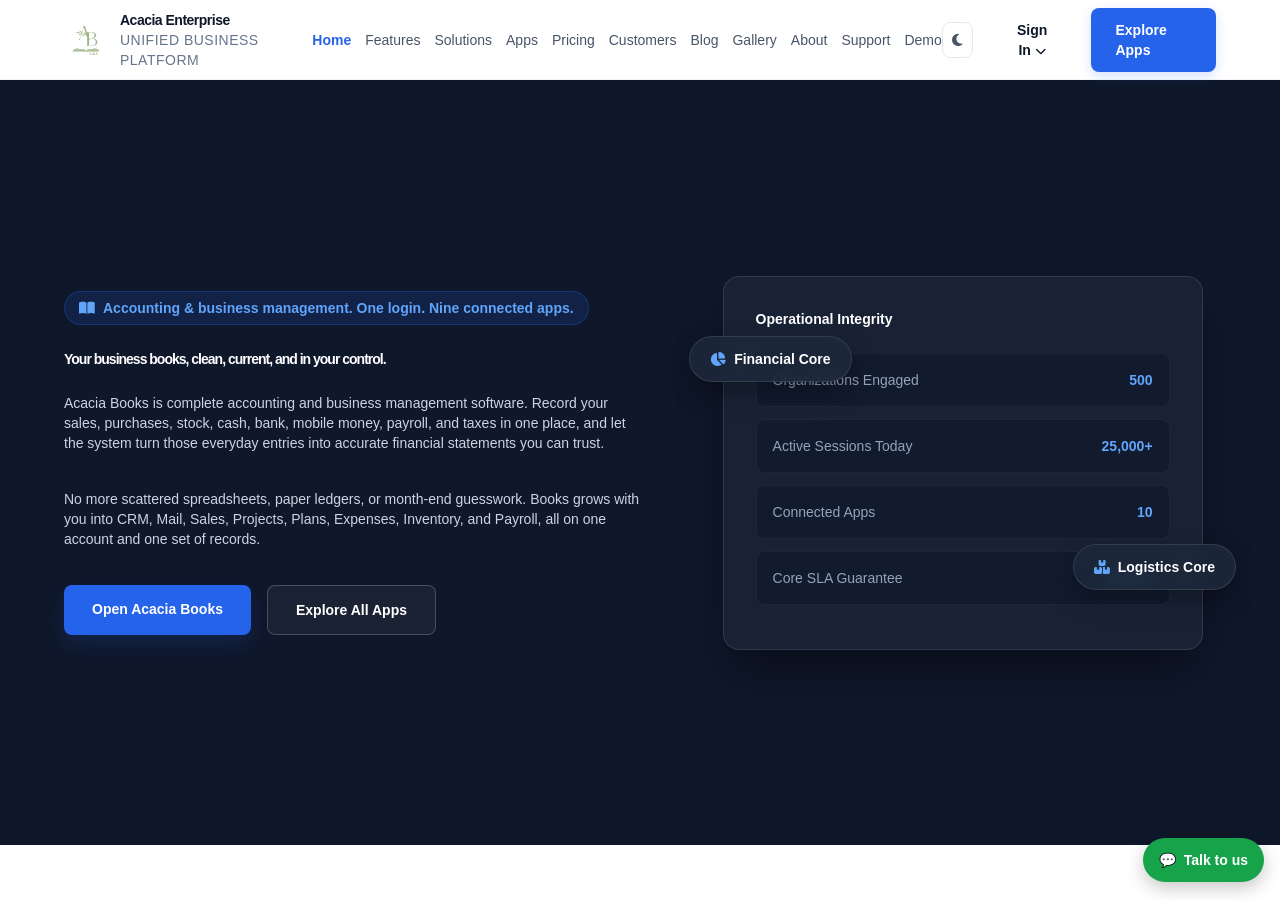
==== index.html @ 67a09f2d "Add files via upload" ====
<!DOCTYPE html>
<html lang="en"><head>
<meta charset="UTF-8"><meta name="viewport" content="width=device-width,initial-scale=1">
<title>Acacia POS</title><script src="theme.js"></script><script src="config.js"></script><script src="acacia-appearance.js"></script><meta name="theme-color" content="#1e3a8a">
<link rel="preconnect" href="https://fonts.googleapis.com"><link rel="preconnect" href="https://fonts.gstatic.com" crossorigin><link rel="stylesheet" href="https://fonts.googleapis.com/css2?family=DM+Mono:wght@400;500&family=Playfair+Display:wght@600;700&display=swap"><link rel="stylesheet" href="style.css">
</head><body>

<script src="landing-gate.js"></script>
<iframe id="landingFrame" src="landing.html" title="Acacia Enterprise"></iframe>
<script src="landing-hooks.js"></script>
<div id="login"><button type="button" class="lp-back" id="lpBack">&larr; Back to home</button><h1>Acacia POS</h1><p>Sign in with your Acacia company, email and password.</p>
<input id="lc" placeholder="Company name" autocomplete="organization"><input id="le" type="email" placeholder="Email" autocomplete="email"><input id="lp" type="password" placeholder="Password" autocomplete="current-password">
<button class="btn" id="lb">Sign in</button><div id="err"></div><div class="lp-new">No Acacia account yet? <a href="https://acacia-books.vercel.app/" target="_blank" rel="noopener">Create one in Acacia Books</a></div></div>

<div id="app" class="v-dash">
<input type="file" id="imgPick" accept="image/*" style="display:none"><aside id="side"><div class="brand"><img class="lg" src="[data-uri]" alt="Acacia Books"><span>Acacia POS</span></div><span class="tag" id="hNet"></span><span class="tag" id="hShift"></span><div class="nav">
<button id="bDash" class="on">🏠 Dashboard</button><button id="bSell">🛒 Sell</button><button id="bShift">🕒 Shift</button><button id="bHeld">⏸ Held sales</button><button id="bToday">🧾 Sales</button><button id="bRep">📈 Reports</button><button id="bPref">🎨 Preferences</button><button id="bSet">⚙️ Settings</button><button id="bOut">⎋ Sign out</button></div></aside>
<header><b id="hOrg"></b></header>
<main>
<section id="dash" aria-label="Dashboard"></section>
<section class="left"><div class="bar"><input id="q" placeholder="Search item or scan SKU, press Enter" autocomplete="off"><select id="wh"></select></div><div id="count" class="count"></div><div id="grid"></div></section>
<aside class="right">
<div class="cust"><select id="cu"></select></div>
<div id="cart"></div>
<div class="tot"><div><span>Subtotal</span><span id="tSub"></span></div><div><span>Discount</span><span id="tDis"></span></div><div><span>VAT</span><span id="tVat"></span></div><div class="g"><span>Total</span><span id="tTot"></span></div></div>
<div class="acts"><button class="btn alt" id="bHold">Hold</button><button class="btn alt" id="bClr">Clear</button><button class="btn gold pay" id="bPay">Pay</button></div>
</aside></main><aside id="rrail" aria-label="Acacia tools"><button type="button" id="rrTog" aria-expanded="true" title="Hide / show tools">&raquo;</button><div class="rr-list">
<button type="button" data-t="notes">📔 Notebook</button><button type="button" data-t="webinar">🎥 Webinar</button><button type="button" data-t="team">🌳 Team Status</button><button type="button" data-t="support">🎧 Support Hub</button><button type="button" data-bk="meet.html">📹 Meet</button><button type="button" data-bk="acacia-docs.html">📝 Docs</button><button type="button" data-bk="acacia-sheets.html">📊 Sheets</button><button type="button" data-bk="acacia-photos.html">📸 Photos</button><button type="button" data-bk="acacia-calendar.html">📅 Calendar</button><button type="button" data-t="org">🏢 Organization Details</button></div></aside>
</div>

<div class="modal" id="mPay"><div class="box"><h2>Payment</h2><div class="seg" id="pType"><button type="button" data-t="cash" class="on">Cash sale</button><button type="button" data-t="credit">Credit sale</button></div>
<div class="row" id="pAcctRow" style="display:none"><label>Sales account</label><select id="pAcct"></select></div>
<div id="pTermsBox" style="display:none"><div class="row"><label>Terms (days)</label><select id="pTerms"><option value="0">Due on receipt</option><option value="7">Net 7</option><option value="15">Net 15</option><option value="30">Net 30</option><option value="45">Net 45</option><option value="60">Net 60</option><option value="90">Net 90</option><option value="x">Other…</option></select><input id="pTermsDays" type="number" min="0" placeholder="days" style="display:none;max-width:90px"></div><div class="mut" id="pDueOn"></div></div>
<div>Amount due</div><div class="due" id="pDue"></div><div id="pRows"></div>
<div class="row"><button class="btn alt" id="pAdd">+ Add payment method</button><button class="btn alt" id="pExact">Exact cash</button></div>
<div class="row"><label>Paid</label><b id="pPaid"></b></div><div class="row"><label id="pLbl">Change</label><span class="chg" id="pChg"></span></div><div id="pMsg" class="warn"></div>
<div class="row"><button class="btn alt" data-x>Cancel</button><button class="btn gold" id="pOk" style="flex:1;padding:12px">Complete sale</button></div></div></div>

<div class="modal" id="mSet"><div class="box"><h2>Settings</h2>
<div class="row"><label>Till name</label><input id="sTill"></div>
<div class="row"><label>Default warehouse</label><select id="sWh"></select></div>
<div class="row"><label>Walk-in customer</label><input id="sWalk"></div>
<div class="row"><label>Credit sale days</label><input id="sDays" type="number" min="0"></div>
<div class="row"><label>Allow zero stock</label><select id="sNeg"><option value="0">No</option><option value="1">Yes</option></select></div>
<div class="row"><label>Receipt footer</label><input id="sFoot"></div>
<h3>Where money goes in Books (fund)</h3><div id="sMap"></div>
<p style="color:var(--mut)">Funds, walk-in name, days and footer are shared by every till of this company. Till name and warehouse stay on this device.</p>
<div class="row"><button class="btn alt" data-x>Close</button><button class="btn" id="sSave" style="flex:1">Save settings</button></div></div></div>

<div class="modal" id="mImg"><div class="box wide imgbox"><h2 id="imgTitle"></h2><div class="imgwrap"><img id="imgBig" alt=""></div><div class="row"><button class="btn alt" data-x>Close</button><button class="btn alt" id="imgChange">📷 Change picture</button><button class="btn gold" id="imgAdd" style="flex:1;padding:12px">Add to cart</button></div></div></div>
<div class="modal" id="mPref"><div class="box"><h2>Preferences</h2><div class="theme-row"><label for="themeSel">Theme</label><select id="themeSel"><option value="auto">Automatic (device)</option><option value="light">Light</option><option value="dark">Dark</option></select></div><div data-acacia-appearance></div><div class="row"><button class="btn alt" data-x>Close</button></div></div></div>
<div class="modal" id="mRep"><div class="box wide"><h2>Reports</h2><div class="row"><label>From</label><input id="rFrom" type="date"><label>To</label><input id="rTo" type="date"><button class="btn alt" data-rq="0">Today</button><button class="btn alt" data-rq="6">7 days</button><button class="btn alt" data-rq="29">30 days</button></div><div id="rBody"></div><div class="row"><button class="btn alt" data-x>Close</button></div></div></div>
<div class="modal" id="mToday"><div class="box wide"><h2>Sales today</h2><div id="tdBody"></div><div class="row"><button class="btn alt" data-x>Close</button></div></div></div>
<div class="modal" id="mShift"><div class="box"><h2>Shift</h2><div id="shBody"></div><div class="row"><button class="btn alt" data-x>Close</button></div></div></div>
<div class="modal" id="mHeld"><div class="box"><h2>Held sales</h2><div id="hdBody"></div><div class="row"><button class="btn alt" data-x>Close</button></div></div></div>
<div class="modal" id="mDone"><div class="box"><h2>Sale complete</h2><div class="due" id="dTot"></div><div class="row"><label>Change</label><span class="chg" id="dChg"></span></div><div id="dNote" style="color:var(--mut)"></div>
<div class="row"><button class="btn alt" id="dPrint">Print receipt</button><button class="btn gold" id="dNew" style="flex:1;padding:12px">New sale</button></div></div></div>
<div class="modal" id="mLock" style="background:var(--navy)"><div class="box"><h2>Acacia POS is not active</h2><p>This company has not added Acacia POS yet. POS needs an Acacia Books company (the Free plan is enough). It costs KES 2,500 per month on the Free Books plan, or only KES 500 per month on a paid Books plan. Ask Acacia Support to switch it on.</p><p id="lkWhy" style="color:var(--mut)"></p><p>Once it is added, sign in again and it opens straight away.</p><div class="row"><button class="btn" id="lkOut" style="flex:1">Sign out</button></div></div></div>
<div class="toast" id="toast"></div>

<script src="qr.js"></script><script src="app.js"></script><script src="acacia-pos-bridge.js"></script><script src="acacia-support.js"></script><script src="acacia-sidebar.js"></script><script src="acacia-bell.js"></script></body></html>
---- style.css ----
:root{--navy:#14275f;--navy2:#1e3a8a;--gold:#facc15;--ink:#111827;--mut:#6b7280;--line:#e5e7eb;--bg:#f3f4f6;--ok:#15803d;--bad:#b91c1c;--badbg:#b91c1c;--card:#fff;--field:#fff;--fline:#d1d5db;--soft:#eef2ff;--acc:#1e3a8a;--shadow:rgba(0,0,0,.12);--scrim:rgba(0,0,0,.5);color-scheme:light}
html[data-theme="light"]{--navy:#14275f;--navy2:#1e3a8a;--gold:#facc15;--ink:#111827;--mut:#6b7280;--line:#e5e7eb;--bg:#f3f4f6;--ok:#15803d;--bad:#b91c1c;--badbg:#b91c1c;--card:#fff;--field:#fff;--fline:#d1d5db;--soft:#eef2ff;--acc:#1e3a8a;--shadow:rgba(0,0,0,.12);--scrim:rgba(0,0,0,.5);color-scheme:light}
html[data-theme="dark"]{--navy:#0b1633;--navy2:#3b5fd6;--ink:#e5e7eb;--mut:#9aa4b2;--line:#27324a;--bg:#0b1220;--ok:#4ade80;--bad:#f87171;--badbg:#c62828;--card:#141d30;--field:#0e1627;--fline:#35435f;--soft:#1b2a4f;--acc:#9db8ff;--shadow:rgba(0,0,0,.5);--scrim:rgba(0,0,0,.7);color-scheme:dark}
@media(prefers-color-scheme:dark){html:not([data-theme="light"]):not([data-theme="dark"]){--navy:#0b1633;--navy2:#3b5fd6;--ink:#e5e7eb;--mut:#9aa4b2;--line:#27324a;--bg:#0b1220;--ok:#4ade80;--bad:#f87171;--badbg:#c62828;--card:#141d30;--field:#0e1627;--fline:#35435f;--soft:#1b2a4f;--acc:#9db8ff;--shadow:rgba(0,0,0,.5);--scrim:rgba(0,0,0,.7);color-scheme:dark}}
*{box-sizing:border-box}body{margin:0;font:14px/1.4 system-ui,-apple-system,"Segoe UI",Roboto,sans-serif;color:var(--ink);background:var(--bg);height:100vh;overflow:hidden}
button{font:inherit;cursor:pointer}input,select{font:inherit;padding:8px 10px;border:1px solid var(--fline);border-radius:6px;background:var(--field);color:var(--ink);min-width:0}
button:focus-visible,input:focus-visible,select:focus-visible{outline:3px solid var(--gold);outline-offset:1px}
.btn{border:0;border-radius:8px;padding:9px 14px;background:var(--navy2);color:#fff;font-weight:600}.btn.alt{background:var(--card);color:var(--acc);border:1px solid var(--acc)}.btn.gold{background:var(--gold);color:#111}.btn.bad{background:var(--badbg)}.btn:disabled{opacity:.45;cursor:not-allowed}
#login{max-width:380px;margin:9vh auto;background:var(--card);padding:28px;border-radius:14px;box-shadow:0 10px 40px var(--shadow)}
#login h1{margin:0 0 4px;color:var(--acc)}#login p{margin:0 0 16px;color:var(--mut)}#login input{width:100%;margin-bottom:10px}#login .btn{width:100%;padding:11px}
#err{color:var(--bad);min-height:20px;margin-top:8px}
#app{display:none;height:100vh;grid-template-columns:190px 1fr;grid-template-rows:auto 1fr}
#side{grid-row:1/3;background:var(--navy);color:#fff;display:flex;flex-direction:column;gap:4px;padding:12px 8px;overflow:auto}
#side .brand{font-size:17px;font-weight:800;padding:4px 8px 12px;display:flex;flex-direction:column;align-items:center;gap:8px;text-align:center}#side .brand .lg{width:72px;height:72px;border-radius:14px;background:#fff;padding:3px;object-fit:contain}#side .nav{display:flex;flex-direction:column;gap:4px;margin-top:14px;padding-top:12px;border-top:1px solid rgba(255,255,255,.18)}#side button{font-family:inherit}#side .tag{background:rgba(255,255,255,.14);padding:3px 9px;border-radius:99px;font-size:12px;display:block;margin:2px 4px}
#side .sp{flex:1}#side button{background:transparent;color:#fff;border:0;border-radius:8px;padding:10px 12px;text-align:left;font-weight:600}#side button:hover{background:rgba(255,255,255,.14)}
header{background:var(--navy);color:#fff;display:flex;gap:12px;align-items:center;padding:8px 14px;flex-wrap:wrap}
header b{font-size:16px}header .sp{flex:1}
main{display:grid;grid-template-columns:1fr 400px;min-height:0}
.left{display:flex;flex-direction:column;min-height:0;padding:14px}.bar{display:flex;gap:10px;margin-bottom:14px}.bar input{flex:1}
.right{background:var(--card);border-left:1px solid var(--line);display:flex;flex-direction:column;min-height:0}
.cust{padding:10px;border-bottom:1px solid var(--line);display:flex;gap:8px}.cust select{flex:1}
#cart{flex:1;overflow:auto}.empty{padding:40px 20px;text-align:center;color:var(--mut)}
.line{display:grid;grid-template-columns:1fr auto;gap:2px 8px;padding:9px 12px;border-bottom:1px solid var(--line)}
.line .t{font-weight:600}.line .a{text-align:right;font-weight:600}.line .c{grid-column:1/3;display:flex;gap:6px;align-items:center;color:var(--mut);font-size:12px}
.q{width:28px;height:28px;border:1px solid var(--fline);background:var(--card);border-radius:6px;padding:0}.qty{width:56px;text-align:center;padding:4px}.dsc{width:52px;padding:4px}
.tot{border-top:2px solid var(--navy2);padding:10px 14px}.tot div{display:flex;justify-content:space-between;padding:2px 0}.tot .g{font-size:22px;font-weight:800;color:var(--acc)}
.acts{display:flex;gap:8px;padding:10px}.acts .btn{flex:1}.acts .pay{flex:3;font-size:17px;padding:13px}
.modal{position:fixed;inset:0;background:var(--scrim);display:none;align-items:center;justify-content:center;z-index:50;padding:12px}.modal.on{display:flex}
.box{background:var(--card);border-radius:14px;padding:18px;width:min(520px,100%);max-height:92vh;overflow:auto}.box.wide{width:min(820px,100%)}
.box h2{margin:0 0 12px;color:var(--acc)}.row{display:flex;gap:8px;align-items:center;margin:8px 0;flex-wrap:wrap}.row label{min-width:120px;color:var(--mut)}.row input,.row select{flex:1}
table{width:100%;border-collapse:collapse}th,td{padding:6px 8px;border-bottom:1px solid var(--line);text-align:left}td.r,th.r{text-align:right}
.tender{display:flex;flex-wrap:wrap;gap:6px;margin:6px 0;align-items:center}.tender select.fund{width:100%;flex-basis:100%}.tender select{width:150px}.tender input{flex:1}
.due{font-size:26px;font-weight:800;color:var(--acc)}.chg{font-size:20px;font-weight:700;color:var(--ok)}.warn{color:var(--bad)}
.toast{position:fixed;left:50%;bottom:20px;transform:translateX(-50%);background:#111;color:#fff;padding:10px 16px;border-radius:8px;display:none;z-index:99}
@media(max-width:820px){#app{grid-template-columns:1fr;grid-template-rows:auto auto 1fr}#side{grid-row:auto;flex-direction:row;flex-wrap:wrap;align-items:center;padding:6px}#side .brand,#side .sp{display:none}#side .nav{flex-direction:row;flex-wrap:wrap;margin-top:0;padding-top:0;border-top:0}#side .tag{display:inline-block}#side button{padding:7px 10px}main{grid-template-columns:1fr;grid-template-rows:1fr 46vh}.right{border-left:0;border-top:1px solid var(--line)}}
#landingFrame{display:none;position:fixed;inset:0;width:100%;height:100%;border:0;z-index:60;background:#fff}
body.lp-on #landingFrame{display:block}body.lp-on #login{display:none}
.lp-back{display:block;margin:0 0 14px;background:0;border:0;padding:0;color:var(--acc);font-weight:600;cursor:pointer}
.lp-new{margin-top:14px;text-align:center;color:var(--mut);font-size:13px}.lp-new a{color:var(--acc);font-weight:600}

.theme-row{display:flex;gap:8px;align-items:center;margin:0 0 12px}.theme-row label{min-width:120px;color:var(--mut)}.theme-row select{flex:1}
.imgbox{width:min(900px,100%)}.imgwrap{display:flex;align-items:center;justify-content:center;background:#fff;border:1px solid var(--line);border-radius:10px;padding:8px;margin-bottom:6px}
.imgwrap img{max-width:100%;max-height:68vh;width:auto;height:auto;object-fit:contain;display:block}

/* ---------- product catalogue (card style) ---------- */
:root{--pc-bg:#fffdf9;--pc-card:#fff;--pc-line:#e7d8b8;--pc-ink:#2b1e12;--pc-mut:#7a6e60;--pc-brand:#8f5a12;--pc-brand2:#74480c;--pc-gold:#b07d1f;--pc-off:#b3382c;--pc-ok:#4a6741;--pc-low:#9a6a14;--pc-out:#a8372c;--pc-dis:#c9aa80;--pc-ph:#f3ead8;--pc-ph-ink:#8f5a12;--c-whisky:#b0701a;--c-wine:#7a2a3d;--c-beer:#a9741a;--c-vodka:#4a6a88;--c-gin:#3f7a73;--c-rum:#8a4a2b}
html[data-theme="dark"]{--pc-bg:#0e1627;--pc-card:#17120d;--pc-line:#4a3a22;--pc-ink:#f3e9d6;--pc-mut:#b3a68f;--pc-brand:#b9792a;--pc-brand2:#d08f3c;--pc-gold:#c99532;--pc-ph:#2a2113;--pc-ph-ink:#e0b062;--pc-dis:#5b4a33;--c-whisky:#e0a24f;--c-wine:#d37a92;--c-beer:#dcae52;--c-vodka:#8fb2d4;--c-gin:#76c2b8;--c-rum:#d58c63}
@media(prefers-color-scheme:dark){html:not([data-theme="light"]):not([data-theme="dark"]){--pc-bg:#0e1627;--pc-card:#17120d;--pc-line:#4a3a22;--pc-ink:#f3e9d6;--pc-mut:#b3a68f;--pc-brand:#b9792a;--pc-brand2:#d08f3c;--pc-gold:#c99532;--pc-ph:#2a2113;--pc-ph-ink:#e0b062;--pc-dis:#5b4a33;--c-whisky:#e0a24f;--c-wine:#d37a92;--c-beer:#dcae52;--c-vodka:#8fb2d4;--c-gin:#76c2b8;--c-rum:#d58c63}}

.left{background:var(--pc-bg);padding:14px 16px}
.bar input,.bar select{border-color:var(--pc-line);background:var(--pc-card);color:var(--pc-ink);border-radius:4px}
.bar input:focus-visible,.bar select:focus-visible{outline-color:var(--pc-gold)}
.count{font-size:13px;color:var(--pc-mut);margin:0 0 10px}
#grid{flex:1 1 auto;min-height:0;overflow:auto;display:grid;grid-auto-rows:max-content;grid-template-columns:repeat(auto-fill,minmax(200px,1fr));gap:18px;align-content:start;padding:2px 4px 20px 2px}

.p{min-height:0;background:var(--pc-card);border:1px solid var(--pc-line);border-radius:3px;display:flex;flex-direction:column;overflow:hidden;color:var(--pc-ink);cursor:pointer;position:relative}
.p:hover{border-color:var(--pc-brand)}
.p.out{cursor:default}.p.out .im img{opacity:.85}
.p .im{position:relative;flex:none;width:100%;aspect-ratio:1/.95;background:var(--pc-ph);display:flex;align-items:center;justify-content:center;overflow:hidden}
.p .im img{width:100%;height:100%;object-fit:cover;object-position:center;display:block}
.p .im.has img{cursor:zoom-in}
.p .im .ini{font:700 40px/1 "Playfair Display",Georgia,serif;color:var(--pc-ph-ink);letter-spacing:.02em}
.p .abv{position:absolute;right:10px;top:10px;width:38px;height:38px;border-radius:50%;background:var(--pc-gold);border:2px solid #fff;color:#fff;display:flex;flex-direction:column;align-items:center;justify-content:center;font:500 11px/1 "DM Mono",ui-monospace,Menlo,monospace}
.p .abv small{font-size:9px;margin-top:1px}
.p .off{position:absolute;left:8px;top:10px;background:var(--pc-off);color:#fff;font:500 11px/1 "DM Mono",ui-monospace,Menlo,monospace;padding:4px 7px;border-radius:2px}
.p .cam{position:absolute;right:8px;bottom:8px;width:28px;height:28px;border-radius:50%;background:rgba(255,255,255,.9);border:1px solid var(--pc-line);display:flex;align-items:center;justify-content:center;font-size:13px;line-height:1;cursor:pointer;opacity:.85}
.p .cam:hover{background:var(--gold);opacity:1}
.p .bd{display:flex;flex-direction:column;gap:7px;padding:12px 13px 13px;flex:1 0 auto}
.p .cat{font:600 11px/1.2 system-ui,-apple-system,"Segoe UI",Roboto,sans-serif;text-transform:uppercase;letter-spacing:.04em;color:var(--pc-brand)}
.p .cat.c-whisky{color:var(--c-whisky)}.p .cat.c-wine{color:var(--c-wine)}.p .cat.c-beer{color:var(--c-beer)}.p .cat.c-vodka{color:var(--c-vodka)}.p .cat.c-gin{color:var(--c-gin)}.p .cat.c-rum{color:var(--c-rum)}
.p .n{margin:0;font:700 16px/1.25 "Playfair Display",Georgia,"Times New Roman",serif;color:var(--pc-ink);overflow-wrap:anywhere}
.p .pr-row{display:flex;flex-wrap:wrap;align-items:center;gap:4px 8px;margin-top:auto;padding-top:8px}
.p .pr{font:500 14px/1.2 "DM Mono",ui-monospace,Menlo,monospace;color:var(--pc-ink);white-space:nowrap}
.p .was{font:400 10px/1.2 "DM Mono",ui-monospace,Menlo,monospace;color:var(--pc-mut);white-space:nowrap}
.p .tag{margin-left:auto;font:500 11px/1 "DM Mono",ui-monospace,Menlo,monospace;color:#fff;padding:6px 9px 6px 16px;clip-path:polygon(9px 0,100% 0,100% 100%,9px 100%,0 50%);white-space:nowrap}
.p .tag.ok{background:var(--pc-ok)}.p .tag.low{background:var(--pc-low)}.p .tag.out{background:var(--pc-out)}
.p .add{width:100%;border:0;border-radius:3px;background:var(--pc-brand);color:#fff;font:600 13px/1 system-ui,-apple-system,"Segoe UI",Roboto,sans-serif;padding:10px 12px;cursor:pointer}
.p .add:hover{background:var(--pc-brand2)}
.p .add:disabled{background:var(--pc-dis);cursor:not-allowed}
.p .add:focus-visible{outline:3px solid var(--gold);outline-offset:2px}
@media(max-width:820px){#grid{grid-template-columns:repeat(auto-fill,minmax(150px,1fr));gap:12px}.p .n{font-size:14px}.p .bd{padding:10px}}
@media(prefers-reduced-motion:no-preference){.p{transition:border-color .15s}.p .add{transition:background .15s}}

/* ---------- right tools rail (same as Acacia Books) ---------- */
#app{grid-template-columns:190px 1fr auto}
#rrail{grid-row:1/3;grid-column:3;background:#000;color:#fff;display:flex;flex-direction:column;width:160px;padding:6px;gap:4px;overflow:auto}
#rrail .rr-list{display:flex;flex-direction:column;gap:14px;margin-top:8px}
#rrail button{background:transparent;color:#fff;border:0;border-radius:6px;padding:6px 8px;text-align:left;font-size:13px;font-weight:500;transition:background .2s,color .2s}
#rrail button:hover,#rrail button:focus-visible{background:var(--gold);color:#000}
#rrail #rrTog{align-self:flex-start;padding:2px 9px;font-size:16px;font-weight:700}
#rrail.min{width:38px;padding:6px 3px}#rrail.min .rr-list{display:none}#rrail.min #rrTog{transform:rotate(180deg)}
@media(max-width:820px){#app{grid-template-columns:1fr}#rrail{grid-row:auto;grid-column:auto;order:9;flex-direction:row;width:auto;max-height:none}#rrail .rr-list{flex-direction:row;flex-wrap:wrap;margin:0;gap:4px}#rrail.min{width:auto}#rrail.min #rrTog{transform:none}}

.seg{display:flex;gap:0;margin:0 0 12px;border:1px solid var(--acc);border-radius:8px;overflow:hidden}.seg button{flex:1;border:0;padding:10px;background:var(--card);color:var(--acc);font-weight:700}.seg button.on{background:var(--acc);color:#fff}.mut{color:var(--mut);font-size:12px;margin:-2px 0 8px}

/* ---------- dashboard ---------- */
#side button.on{background:rgba(255,255,255,.2);box-shadow:inset 3px 0 0 var(--gold)}
#app.v-dash main>.left,#app.v-dash main>.right{display:none}
#app:not(.v-dash) #dash{display:none}
#dash{grid-column:1/-1;grid-row:1/-1;overflow:auto;padding:18px 20px 28px;min-height:0;background:var(--bg)}
#dash .dh{display:flex;gap:12px;align-items:center;justify-content:space-between;flex-wrap:wrap;margin-bottom:14px}
#dash .dh h2{margin:0;color:var(--acc);font-size:22px}#dash .dsub{color:var(--mut);font-size:13px;margin-top:2px}
#dash .dh .btn{padding:12px 18px;font-size:15px}
#dash .dsec{margin:22px 0 10px;font-size:13px;text-transform:uppercase;letter-spacing:.06em;color:var(--mut)}
.dkpi{display:grid;grid-template-columns:repeat(auto-fit,minmax(190px,1fr));gap:12px}
.dk{background:var(--card);border:1px solid var(--line);border-radius:12px;padding:14px 16px}
.dk .l{color:var(--mut);font-size:12px;text-transform:uppercase;letter-spacing:.05em}.dk .v{font-size:22px;font-weight:800;color:var(--acc);margin:4px 0 2px;overflow-wrap:anywhere}.dk .s{color:var(--mut);font-size:12px}
.dk .s .warn{font-weight:600}
.dtiles{display:grid;grid-template-columns:repeat(auto-fill,minmax(150px,1fr));gap:10px}
.tile{display:flex;flex-direction:column;align-items:flex-start;gap:3px;text-align:left;text-decoration:none;background:var(--card);color:var(--ink);border:1px solid var(--line);border-radius:12px;padding:14px;cursor:pointer;min-width:0}
.tile:hover,.tile:focus-visible{border-color:var(--acc);background:var(--soft)}
.tile .ic{font-size:24px;line-height:1}.tile b{font-size:14px;margin-top:6px;overflow-wrap:anywhere}.tile small{color:var(--mut);font-size:12px}
.tile.main{background:var(--navy2);color:#fff;border-color:var(--navy2)}.tile.main small{color:rgba(255,255,255,.8)}.tile.main:hover{background:var(--navy)}
.dprodhead{display:flex;gap:10px;align-items:center;flex-wrap:wrap;margin:22px 0 6px}.dprodhead .dsec{margin:0;flex:0 0 auto}
.dchips{display:flex;gap:6px;flex-wrap:wrap}.dchips button{border:1px solid var(--acc);background:var(--card);color:var(--acc);border-radius:99px;padding:5px 12px;font-size:12px;font-weight:600}.dchips button.on{background:var(--acc);color:var(--card)}
.dprodhead input{flex:1;min-width:160px;max-width:320px;margin-left:auto}
#dash .count{color:var(--mut);margin:0 0 10px}
.dgrid{display:grid;grid-template-columns:repeat(auto-fill,minmax(160px,1fr));gap:12px}
.dp{display:flex;flex-direction:column;background:var(--card);border:1px solid var(--line);border-radius:10px;overflow:hidden;cursor:pointer;color:var(--ink);text-align:left;padding:0}
.dp:hover,.dp:focus-visible{border-color:var(--acc)}
.dp .im{aspect-ratio:1/.7;background:var(--soft);display:flex;align-items:center;justify-content:center;overflow:hidden}
.dp .im img{width:100%;height:100%;object-fit:cover;display:block}.dp .im .ini{font:700 28px/1 Georgia,serif;color:var(--acc)}
.dp .bd{padding:9px 10px 10px;display:flex;flex-direction:column;gap:4px}.dp .n{font-weight:700;font-size:13px;overflow-wrap:anywhere}.dp .pr{font-weight:600;color:var(--acc)}
.dp .st{font-size:11px;font-weight:600}.dp .st.ok{color:var(--ok)}.dp .st.low{color:#b45309}.dp .st.out{color:var(--bad)}

/* Modules (Shift, Held sales, Sales, Reports, Preferences, Settings) open as a page: only their details, beside the sidebar */
#mShift,#mHeld,#mToday,#mRep,#mPref,#mSet{z-index:40;background:var(--bg);align-items:flex-start;justify-content:flex-start;padding:18px 170px 18px 200px;overflow:auto}
body:has(#rrail.min) #mShift,body:has(#rrail.min) #mHeld,body:has(#rrail.min) #mToday,body:has(#rrail.min) #mRep,body:has(#rrail.min) #mPref,body:has(#rrail.min) #mSet{padding-right:48px}
#mShift .box,#mHeld .box,#mToday .box,#mRep .box,#mPref .box,#mSet .box{width:100%;max-height:none;min-height:0;box-shadow:none;border:1px solid var(--line,rgba(0,0,0,.08))}
#side,#rrail{position:relative;z-index:60}
@media(max-width:820px){#mShift,#mHeld,#mToday,#mRep,#mPref,#mSet{padding:12px}}

/* Sell screen uses the same colours as the Dashboard (all themes) */
html:root:root{--pc-bg:var(--bg);--pc-card:var(--card);--pc-line:var(--line);--pc-ink:var(--ink);--pc-mut:var(--mut);--pc-brand:var(--navy2);--pc-brand2:var(--navy);--pc-gold:var(--gold);--pc-ph:var(--soft);--pc-ph-ink:var(--acc);--pc-ok:var(--ok);--pc-low:#b45309;--pc-out:var(--bad);--pc-dis:var(--fline)}
.p{border-radius:10px}.p .add{border-radius:8px}.p .abv{color:#111}

/* Dashboard products are the same size as the Sell screen products */
.dgrid{grid-template-columns:repeat(auto-fill,minmax(200px,1fr));gap:18px}
.dp{border-radius:10px}
.dp .im{aspect-ratio:1/.95}
.dp .im .ini{font:700 40px/1 "Playfair Display",Georgia,"Times New Roman",serif;letter-spacing:.02em}
.dp .bd{gap:7px;padding:12px 13px 13px}
.dp .n{font:700 16px/1.25 "Playfair Display",Georgia,"Times New Roman",serif}
.dp .pr{font:500 14px/1.2 "DM Mono",ui-monospace,Menlo,monospace;color:var(--ink)}
.dp .st{font:500 11px/1 "DM Mono",ui-monospace,Menlo,monospace}
@media(max-width:820px){.dgrid{grid-template-columns:repeat(auto-fill,minmax(150px,1fr));gap:12px}.dp .n{font-size:14px}.dp .bd{padding:10px}}
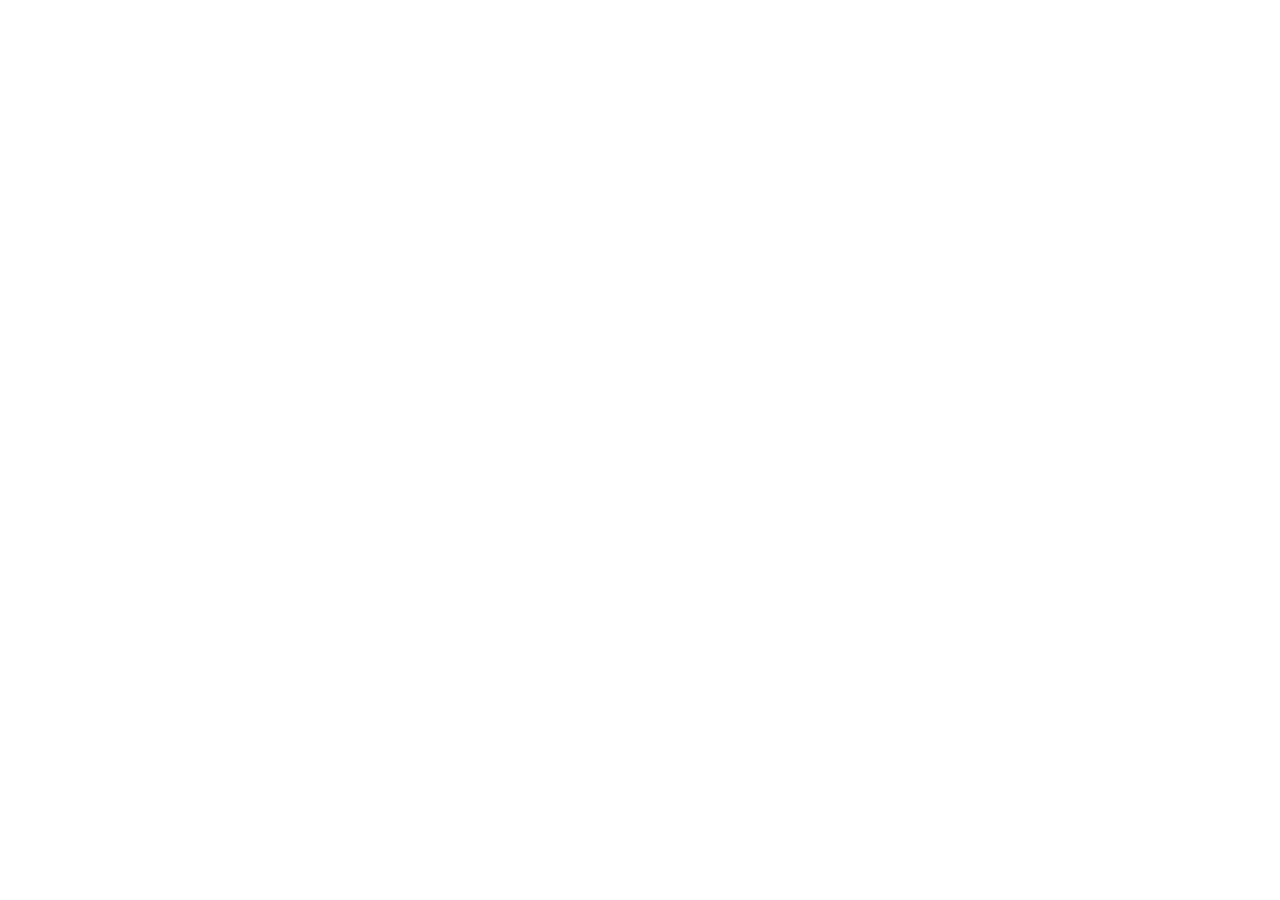
==== commit 640a508c: "Add files via upload" ====
--- a/index.html
+++ b/index.html
@@ -6,7 +6,7 @@
 </head><body>
 
 <script src="landing-gate.js"></script>
-<iframe id="landingFrame" src="landing.html" title="Acacia Enterprise"></iframe>
+<iframe id="landingFrame" src="https://acacia-books.vercel.app/landing.html?app=pos" title="Acacia Enterprise"></iframe>
 <script src="landing-hooks.js"></script>
 <div id="login"><button type="button" class="lp-back" id="lpBack">&larr; Back to home</button><h1>Acacia POS</h1><p>Sign in with your Acacia company, email and password.</p>
 <input id="lc" placeholder="Company name" autocomplete="organization"><input id="le" type="email" placeholder="Email" autocomplete="email"><input id="lp" type="password" placeholder="Password" autocomplete="current-password">
